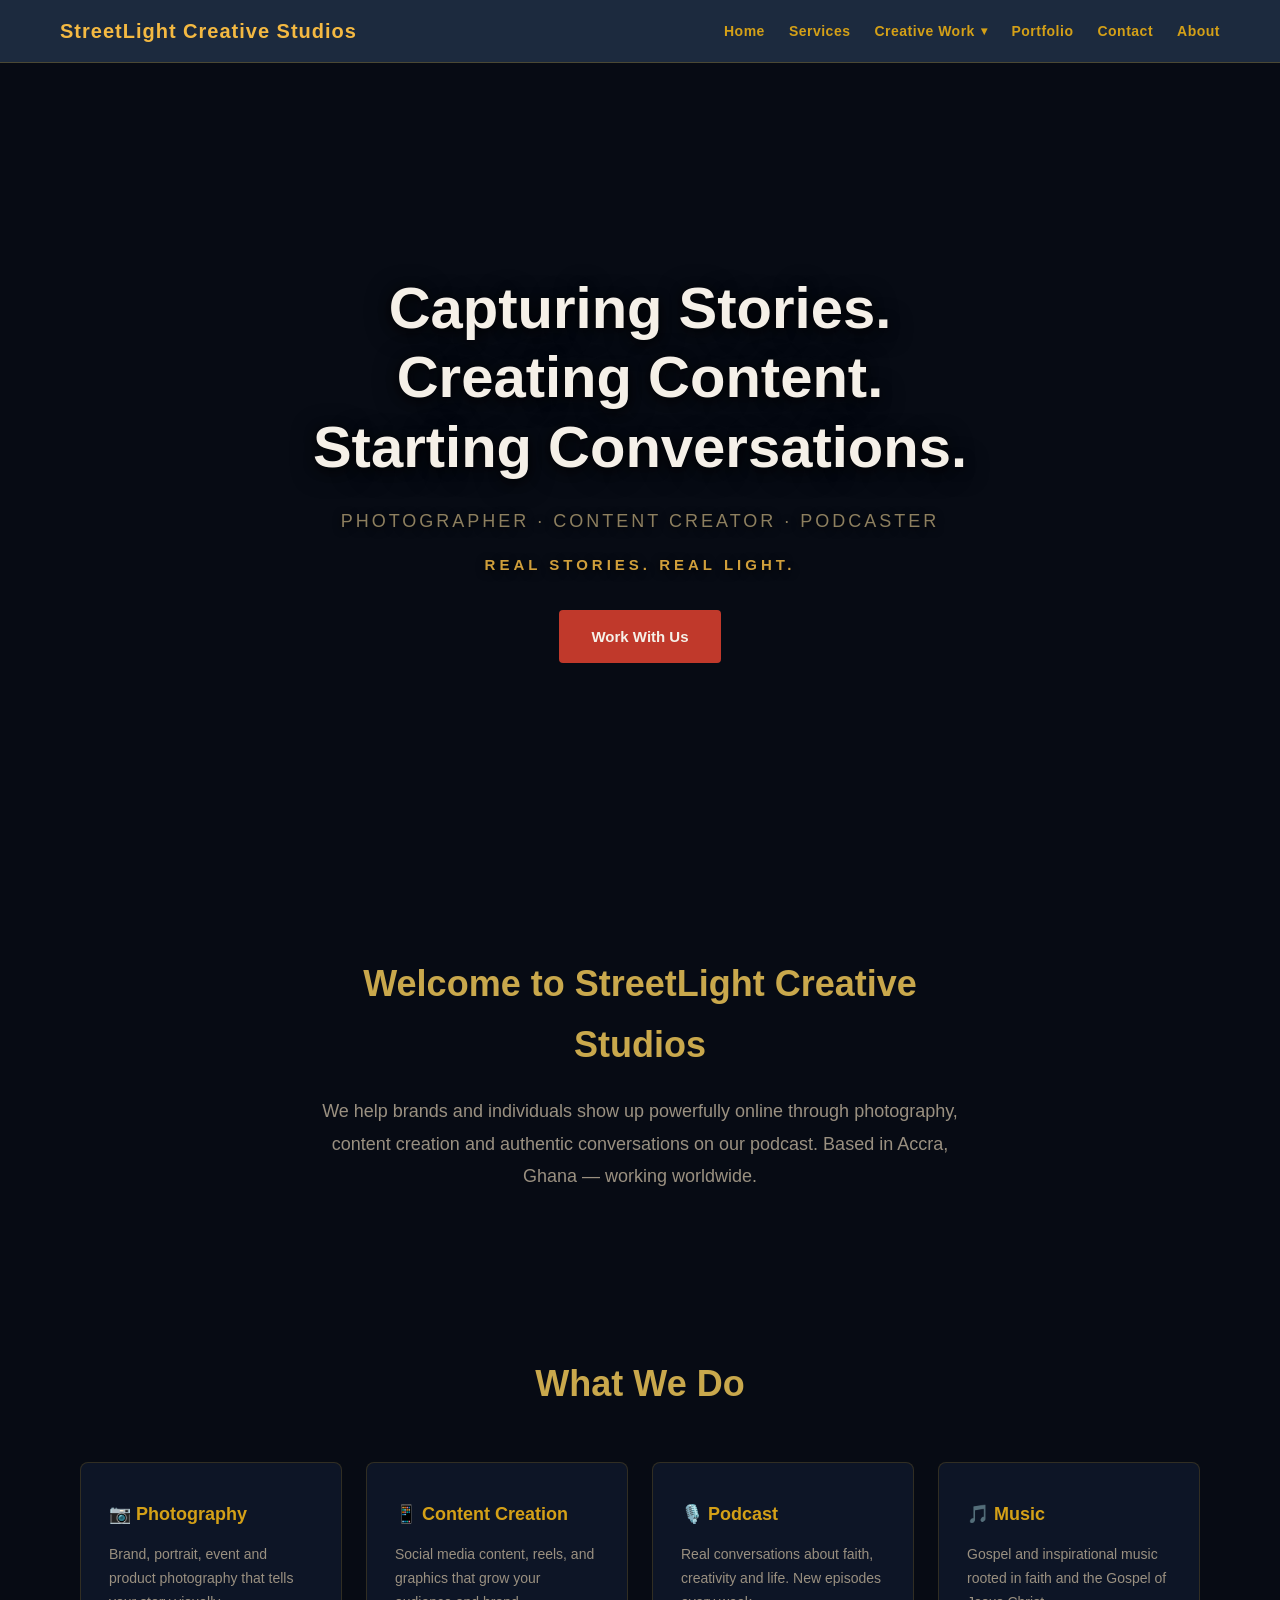
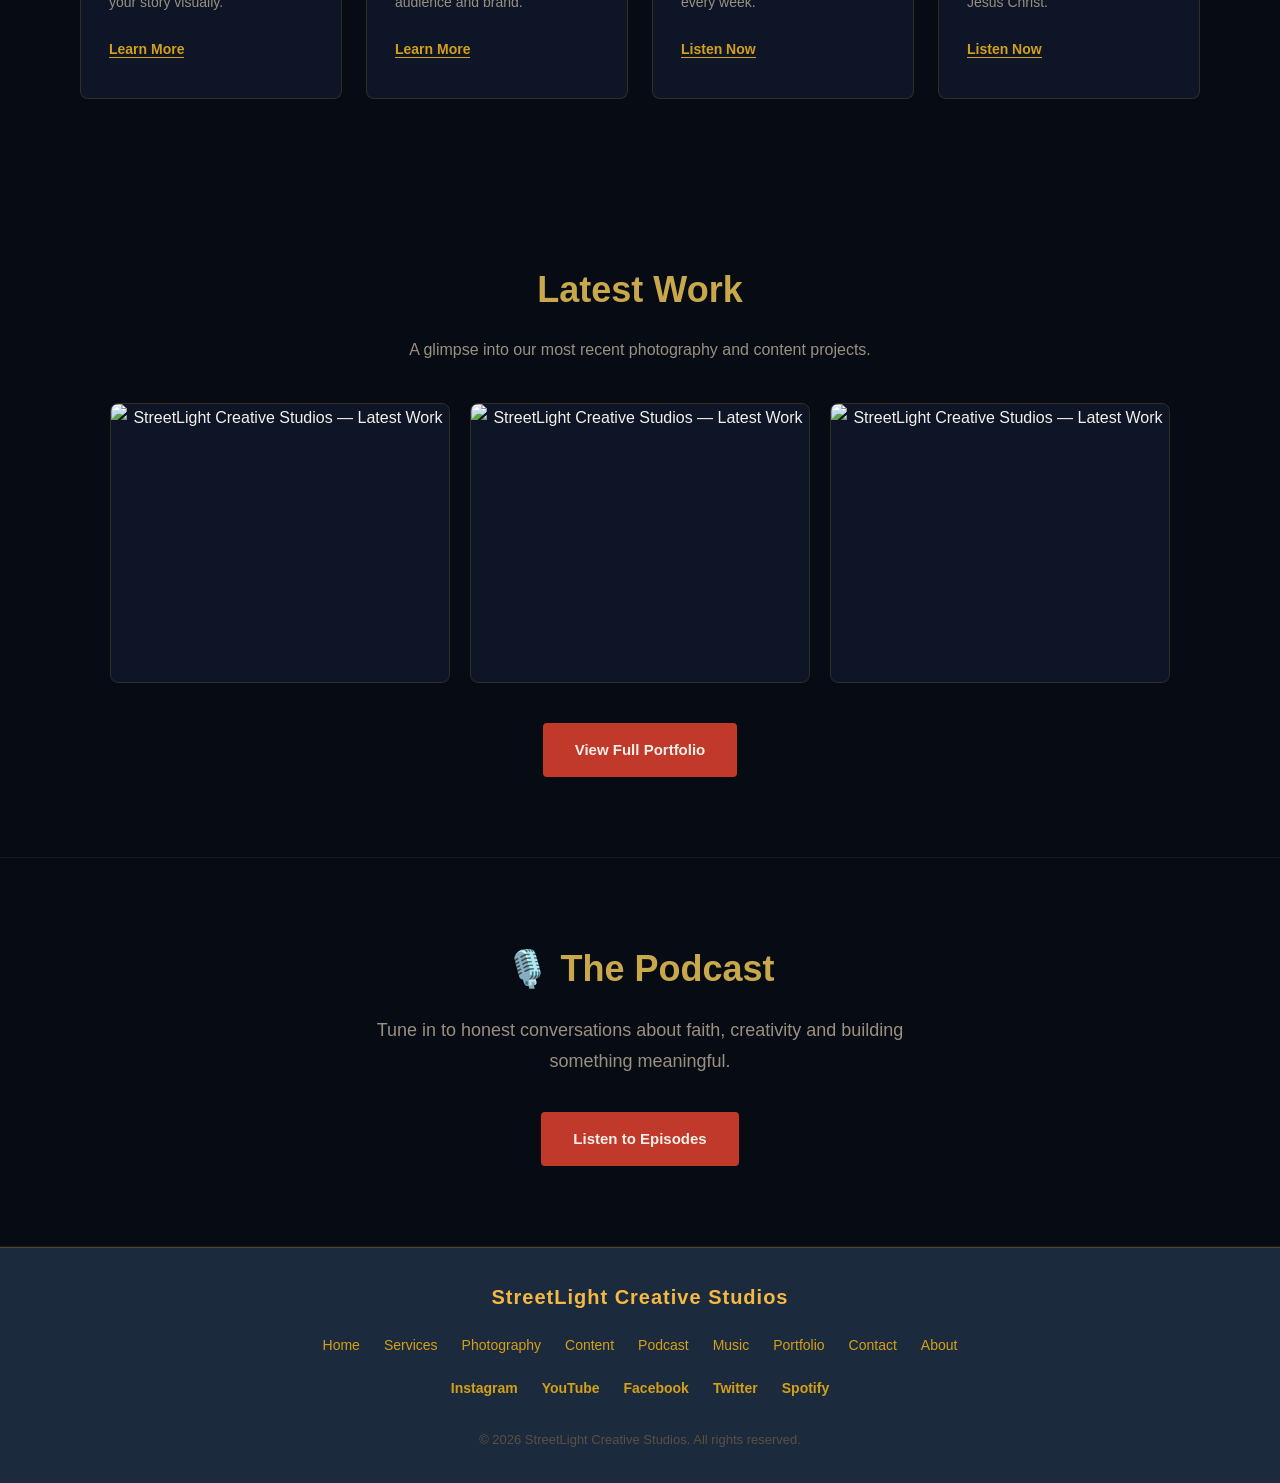
==== index.html @ d7579eda "Switch to text logo and fix footer size" ====
<!DOCTYPE html>
<html lang="en">

  <head>
    <meta charset="UTF-8">
    <meta name="viewport" content="width=device-width, initial-scale=1.0">
    <link rel="icon" type="image/x-icon" href="favicon.ico">

    <!-- PRIMARY SEO -->
    <title>StreetLight Creative Studios | Photographer · Content Creator · Podcaster — Accra, Ghana</title>
    <meta name="description" content="StreetLight Creative Studios is a professional photography, content creation and podcast studio based in Accra, Ghana. Helping brands and individuals show up powerfully online through stunning visuals and authentic storytelling.">
    <meta name="keywords" content="photographer Accra, content creator Ghana, podcaster Ghana, brand photography, social media content, StreetLight Creative Studios, Fiamusiq">
    <meta name="author" content="StreetLight Creative Studios">
    <meta name="robots" content="index, follow">
    <link rel="canonical" href="https://theperfecteyestudios-blip.github.io/my-website/index.html">

    <!-- OPEN GRAPH -->
    <meta property="og:type" content="website">
    <meta property="og:title" content="StreetLight Creative Studios | Photographer · Content Creator · Podcaster">
    <meta property="og:description" content="Professional photography, content creation and podcast services based in Accra, Ghana.">
    <meta property="og:image" content="https://theperfecteyestudios-blip.github.io/my-website/images/og-image.jpg">
    <meta property="og:url" content="https://theperfecteyestudios-blip.github.io/my-website/">
    <meta property="og:site_name" content="StreetLight Creative Studios">

    <!-- TWITTER CARD -->
    <meta name="twitter:card" content="summary_large_image">
    <meta name="twitter:title" content="StreetLight Creative Studios | Photographer · Content Creator · Podcaster">
    <meta name="twitter:description" content="Professional photography, content creation and podcast services based in Accra, Ghana.">
    <meta name="twitter:image" content="https://theperfecteyestudios-blip.github.io/my-website/images/og-image.jpg">

    <link rel="stylesheet" href="css/style.css">
  </head>

  <body>

    <!-- NAVBAR -->
    <nav class="navbar">
      <div class="nav-logo">
  <a href="index.html">StreetLight Creative Studios</a>
      </div>
      <ul class="nav-links">
        <li><a href="index.html">Home</a></li>
        <li><a href="services.html">Services</a></li>

        <!-- DROPDOWN -->
        <li class="dropdown">
          <button class="dropdown-toggle">Creative Work</button>
          <ul class="dropdown-menu">
            <li><a href="photography.html">Photography</a></li>
            <li><a href="content.html">Content</a></li>
            <li><a href="podcast.html">Podcast</a></li>
            <li><a href="music.html">Music</a></li>
          </ul>
        </li>

        <li><a href="portfolio.html">Portfolio</a></li>
        <li><a href="contact.html">Contact</a></li>
        <li><a href="about.html">About</a></li>
      </ul>
    </nav>

    <!-- HERO SECTION -->
    <section class="hero">
      <h1>Capturing Stories.<br>Creating Content.<br>Starting Conversations.</h1>
      <p class="hero-sub">Photographer · Content Creator · Podcaster</p>
      <p class="hero-tagline">Real Stories. Real Light.</p>
      <a href="contact.html" class="btn">Work With Us</a>
    </section>

    <!-- QUICK INTRO -->
    <section class="intro">
      <h2>Welcome to StreetLight Creative Studios</h2>
      <p>We help brands and individuals show up powerfully online through photography, content creation and authentic conversations on our podcast. Based in Accra, Ghana — working worldwide.</p>
    </section>

    <!-- SERVICES HIGHLIGHT -->
    <section class="services-highlight">
      <h2>What We Do</h2>
      <div class="cards">

        <div class="card">
          <h3>📷 Photography</h3>
          <p>Brand, portrait, event and product photography that tells your story visually.</p>
          <a href="photography.html">Learn More</a>
        </div>

        <div class="card">
          <h3>📱 Content Creation</h3>
          <p>Social media content, reels, and graphics that grow your audience and brand.</p>
          <a href="content.html">Learn More</a>
        </div>

        <div class="card">
          <h3>🎙️ Podcast</h3>
          <p>Real conversations about faith, creativity and life. New episodes every week.</p>
          <a href="podcast.html">Listen Now</a>
        </div>

        <div class="card">
          <h3>🎵 Music</h3>
          <p>Gospel and inspirational music rooted in faith and the Gospel of Jesus Christ.</p>
          <a href="music.html">Listen Now</a>
        </div>

      </div>
    </section>

    <!-- PORTFOLIO TEASER -->
    <section class="portfolio-teaser">
      <h2>Latest Work</h2>
      <p>A glimpse into our most recent photography and content projects.</p>
      <div class="photo-grid">
        <div class="photo-card">
          <img src="images/work-1.jpg" alt="StreetLight Creative Studios — Latest Work">
        </div>
        <div class="photo-card">
          <img src="images/work-2.jpg" alt="StreetLight Creative Studios — Latest Work">
        </div>
        <div class="photo-card">
          <img src="images/work-3.jpg" alt="StreetLight Creative Studios — Latest Work">
        </div>
      </div>
      <a href="portfolio.html" class="btn">View Full Portfolio</a>
    </section>

    <!-- PODCAST TEASER -->
    <section class="podcast-teaser">
      <h2>🎙️ The Podcast</h2>
      <p>Tune in to honest conversations about faith, creativity and building something meaningful.</p>
      <a href="podcast.html" class="btn">Listen to Episodes</a>
    </section>

    <!-- FOOTER -->
    <footer class="footer">
      <div class="footer-logo">
  StreetLight Creative Studios
     </div>
      <div class="footer-links">
        <a href="index.html">Home</a>
        <a href="services.html">Services</a>
        <a href="photography.html">Photography</a>
        <a href="content.html">Content</a>
        <a href="podcast.html">Podcast</a>
        <a href="music.html">Music</a>
        <a href="portfolio.html">Portfolio</a>
        <a href="contact.html">Contact</a>
        <a href="about.html">About</a>
      </div>
      <div class="social-links">
        <a href="#">Instagram</a>
        <a href="#">YouTube</a>
        <a href="#">Facebook</a>
        <a href="#">Twitter</a>
        <a href="#">Spotify</a>
      </div>
      <p>© 2026 StreetLight Creative Studios. All rights reserved.</p>
    </footer>

    <script src="js/script.js"></script>

  </body>

</html>
---- css/style.css ----
/* ================================
   GLOBAL RESET & BASE STYLES
================================ */

* {
  margin: 0;
  padding: 0;
  box-sizing: border-box;
}

html {
  scroll-behavior: smooth;
}

body {
  background-color: #070b14;
  color: #f5f0e8;
  font-family: 'Segoe UI', Tahoma, Geneva, Verdana, sans-serif;
  line-height: 1.7;
}

a {
  text-decoration: none;
  color: inherit;
}

ul {
  list-style: none;
}

img {
  max-width: 100%;
  display: block;
}


/* ================================
   BUTTONS
================================ */

.btn {
  display: inline-block;
  background-color: #c0392b;
  color: #f5f0e8;
  padding: 14px 32px;
  border-radius: 4px;
  font-weight: 700;
  font-size: 15px;
  border: none;
  cursor: pointer;
  transition: background-color 0.3s ease, transform 0.2s ease;
}

.btn:hover {
  background-color: #a93226;
  transform: translateY(-2px);
}

.btn-small {
  display: inline-block;
  color: #d4a017;
  font-weight: 600;
  font-size: 14px;
  border-bottom: 1px solid #d4a017;
  padding-bottom: 2px;
  transition: color 0.3s ease;
}

.btn-small:hover {
  color: #8b6914;
}


/* ================================
   NAVBAR
   — lighter background so logo
     with white bg is less jarring
     until transparent version ready
================================ */

.navbar {
  display: flex;
  justify-content: space-between;
  align-items: center;
  padding: 14px 60px;
  background-color: #1c2a3e;
  border-bottom: 1px solid rgba(212, 160, 23, 0.25);
  position: sticky;
  top: 0;
  z-index: 100;
}

.nav-logo {
  flex-shrink: 0;
}

.nav-logo a {
  display: flex;
  align-items: center;
  font-size: 20px;
  font-weight: 800;
  color: #f4b942;
  letter-spacing: 1px;
  white-space: nowrap;
}

.nav-logo img {
  height: 48px;
  width: auto;
  max-width: 200px;
  display: block;
  object-fit: contain;
}

.nav-links {
  display: flex;
  align-items: center;
  gap: 24px;
  margin-left: auto;
  list-style: none;
}

.nav-links > li > a {
  font-size: 14px;
  color: #d4a017;
  font-weight: 700;
  letter-spacing: 0.5px;
  transition: color 0.3s ease;
  white-space: nowrap;
}

.nav-links > li > a:hover {
  color: #f4b942;
}


/* ================================
   DROPDOWN MENU
================================ */

.dropdown {
  position: relative;
}

.dropdown-toggle {
  font-size: 14px;
  color: #d4a017;
  font-weight: 700;
  letter-spacing: 0.5px;
  cursor: pointer;
  transition: color 0.3s ease;
  display: flex;
  align-items: center;
  gap: 6px;
  background: none;
  border: none;
  padding: 0;
  font-family: inherit;
  white-space: nowrap;
}

.dropdown-toggle::after {
  content: '▾';
  font-size: 12px;
  transition: transform 0.3s ease;
}

.dropdown:hover .dropdown-toggle,
.dropdown.open .dropdown-toggle {
  color: #f4b942;
}

.dropdown.open .dropdown-toggle::after {
  transform: rotate(180deg);
}

.dropdown-menu {
  display: none;
  position: absolute;
  top: calc(100% + 16px);
  left: 0;
  background-color: #1c2a3e;
  border: 1px solid rgba(212, 160, 23, 0.25);
  border-radius: 6px;
  min-width: 200px;
  padding: 8px 0;
  z-index: 200;
  box-shadow: 0 8px 32px rgba(0, 0, 0, 0.5);
}

.dropdown.open .dropdown-menu {
  display: block;
}

.dropdown-menu li a {
  display: block;
  padding: 12px 20px;
  font-size: 14px;
  color: #d4a017;
  font-weight: 500;
  transition: background-color 0.2s ease, color 0.2s ease;
  border-bottom: 1px solid rgba(212, 160, 23, 0.08);
}

.dropdown-menu li:last-child a {
  border-bottom: none;
}

.dropdown-menu li a:hover {
  background-color: rgba(212, 160, 23, 0.10);
  color: #f4b942;
}


/* ================================
   PAGE HEADER (inner pages)
================================ */

.page-header {
  background-color: #070b14;
  text-align: center;
  padding: 80px 80px 60px;
  border-bottom: 1px solid rgba(212, 160, 23, 0.10);
}

.page-header h1 {
  font-size: 48px;
  font-weight: 800;
  margin-bottom: 16px;
  color: #f5f0e8;
}

.page-header p {
  font-size: 18px;
  color: #9a9080;
  max-width: 600px;
  margin: 0 auto;
}


/* ================================
   HERO SECTION
================================ */

.hero {
  min-height: 90vh;
  display: flex;
  flex-direction: column;
  justify-content: center;
  align-items: center;
  text-align: center;
  padding: 80px;
  background-color: #070b14;
  background-image:
    linear-gradient(
      rgba(7, 11, 20, 0.35),
      rgba(7, 11, 20, 0.35)
    ),
    url('../images/hero-bg.jpg');
  background-size: cover;
  background-position: center center;
  background-repeat: no-repeat;
}

.hero h1 {
  font-size: 58px;
  font-weight: 800;
  line-height: 1.2;
  margin-bottom: 24px;
  max-width: 800px;
  color: #f5f0e8;
  text-shadow: 0 2px 12px rgba(0, 0, 0, 0.8),
               0 4px 24px rgba(0, 0, 0, 0.6);
}

.hero-sub {
  font-size: 18px;
  color: #8d7f5f;
  letter-spacing: 3px;
  margin-bottom: 16px;
  text-transform: uppercase;
  text-shadow: 0 2px 8px rgba(0, 0, 0, 0.9);
}

.hero-tagline {
  font-size: 15px;
  color: #f4b942;
  letter-spacing: 4px;
  text-transform: uppercase;
  margin-bottom: 32px;
  font-weight: 600;
  opacity: 0.85;
  text-shadow: 0 2px 8px rgba(0, 0, 0, 0.9);
}

/* ================================
   INTRO SECTION
================================ */

.intro {
  text-align: center;
  padding: 80px;
  max-width: 800px;
  margin: 0 auto;
}

.intro h2 {
  font-size: 36px;
  font-weight: 700;
  margin-bottom: 20px;
  color: #c9a84c;
}

.intro p {
  font-size: 18px;
  color: #9a9080;
  line-height: 1.8;
}


/* ================================
   SERVICES HIGHLIGHT
================================ */

.services-highlight {
  padding: 80px;
  background-color: #070b14;
}

.services-highlight h2 {
  font-size: 36px;
  font-weight: 700;
  text-align: center;
  margin-bottom: 48px;
  color: #c9a84c;
}

.cards {
  display: flex;
  gap: 24px;
  justify-content: center;
  flex-wrap: wrap;
}

.card {
  background-color: #0d1526;
  border: 1px solid rgba(212, 160, 23, 0.18);
  border-radius: 8px;
  padding: 36px 28px;
  flex: 1;
  min-width: 220px;
  max-width: 280px;
  transition: border-color 0.3s ease,
              background-color 0.3s ease,
              transform 0.3s ease;
}

.card:hover {
  border-color: rgba(212, 160, 23, 0.45);
  background-color: #111d35;
  transform: translateY(-4px);
}

.card h3 {
  font-size: 18px;
  font-weight: 700;
  margin-bottom: 14px;
  color: #d4a017;
}

.card p {
  color: #9a9080;
  font-size: 14px;
  margin-bottom: 20px;
  line-height: 1.7;
}

.card a {
  color: #d4a017;
  font-weight: 600;
  font-size: 14px;
  border-bottom: 1px solid #d4a017;
  transition: color 0.3s ease;
}

.card a:hover {
  color: #8b6914;
}


/* ================================
   PORTFOLIO TEASER (Homepage)
================================ */

.portfolio-teaser {
  padding: 80px;
  text-align: center;
  background-color: #070b14;
}

.portfolio-teaser h2 {
  font-size: 36px;
  font-weight: 700;
  margin-bottom: 16px;
  color: #c9a84c;
}

.portfolio-teaser p {
  color: #9a9080;
  margin-bottom: 40px;
}


/* ================================
   PHOTO GRID & PHOTO CARDS
================================ */

.photo-grid {
  display: flex;
  gap: 20px;
  justify-content: center;
  flex-wrap: wrap;
  margin-bottom: 40px;
}

.photo-card {
  flex: 1;
  min-width: 240px;
  max-width: 340px;
  overflow: hidden;
  border-radius: 8px;
  background-color: #0d1526;
  text-align: center;
}

.photo-card img {
  width: 100%;
  height: 280px;
  object-fit: cover;
  object-position: center 20%;
  border-radius: 8px;
  display: block;
  border: 1px solid rgba(212, 160, 23, 0.18);
  transition: transform 0.4s ease,
              opacity 0.3s ease,
              border-color 0.3s ease;
}

.photo-card img:hover {
  transform: scale(1.04);
  opacity: 0.88;
  border-color: rgba(212, 160, 23, 0.50);
  cursor: pointer;
}

.photo-card p {
  font-size: 13px;
  color: #9a9080;
  margin-top: 10px;
  margin-bottom: 0;
  padding: 0 8px 12px;
}

.photo-placeholder {
  background-color: #0d1526;
  border: 1px solid rgba(212, 160, 23, 0.18);
  border-radius: 8px;
  width: 100%;
  height: 280px;
  display: flex;
  align-items: center;
  justify-content: center;
  color: #5a5040;
  font-size: 14px;
}


/* ================================
   PODCAST TEASER (Homepage)
================================ */

.podcast-teaser {
  background-color: #070b14;
  text-align: center;
  padding: 80px;
  border-top: 1px solid rgba(212, 160, 23, 0.10);
  border-bottom: 1px solid rgba(212, 160, 23, 0.10);
}

.podcast-teaser h2 {
  font-size: 36px;
  font-weight: 700;
  margin-bottom: 16px;
  color: #c9a84c;
}

.podcast-teaser p {
  color: #9a9080;
  font-size: 18px;
  margin-bottom: 36px;
  max-width: 600px;
  margin-left: auto;
  margin-right: auto;
}


/* ================================
   SERVICES PAGE
================================ */

.service-block {
  display: flex;
  gap: 48px;
  align-items: flex-start;
  padding: 64px 80px;
  border-bottom: 1px solid rgba(212, 160, 23, 0.10);
  background-color: #070b14;
}

.service-icon {
  font-size: 64px;
  min-width: 80px;
}

.service-content h2 {
  font-size: 32px;
  font-weight: 700;
  margin-bottom: 16px;
  color: #c9a84c;
}

.service-content p {
  color: #9a9080;
  font-size: 16px;
  margin-bottom: 24px;
  max-width: 600px;
  line-height: 1.8;
}

.service-content h3 {
  font-size: 16px;
  font-weight: 700;
  color: #8b6914;
  margin-bottom: 12px;
  text-transform: uppercase;
  letter-spacing: 1px;
}

.service-content ul {
  list-style: none;
  margin-bottom: 32px;
}

.service-content ul li {
  color: #9a9080;
  padding: 8px 0;
  border-bottom: 1px solid rgba(212, 160, 23, 0.10);
  font-size: 15px;
}

.service-content ul li::before {
  content: "→ ";
  color: #d4a017;
}


/* ================================
   PORTFOLIO PAGE
================================ */

.portfolio-filter {
  display: flex;
  justify-content: center;
  gap: 16px;
  padding: 40px 80px;
  background-color: #070b14;
  border-bottom: 1px solid rgba(212, 160, 23, 0.10);
  flex-wrap: wrap;
}

.filter-btn {
  background: none;
  border: 1px solid rgba(212, 160, 23, 0.18);
  color: #9a9080;
  padding: 10px 24px;
  border-radius: 4px;
  cursor: pointer;
  font-size: 14px;
  font-weight: 500;
  transition: all 0.3s ease;
}

.filter-btn:hover,
.filter-btn.active {
  border-color: rgba(212, 160, 23, 0.45);
  color: #d4a017;
  background-color: rgba(212, 160, 23, 0.08);
}

.portfolio-section {
  padding: 64px 80px;
  border-bottom: 1px solid rgba(212, 160, 23, 0.10);
  background-color: #070b14;
}

.portfolio-section h2 {
  font-size: 28px;
  font-weight: 700;
  margin-bottom: 12px;
  color: #c9a84c;
}

.portfolio-section > p {
  color: #9a9080;
  margin-bottom: 36px;
}

.content-grid,
.video-grid {
  display: flex;
  gap: 28px;
  flex-wrap: wrap;
}

.content-card,
.video-card {
  flex: 1;
  min-width: 240px;
  background-color: #0d1526;
  border: 1px solid rgba(212, 160, 23, 0.18);
  border-radius: 8px;
  padding: 24px;
  transition: border-color 0.3s ease, background-color 0.3s ease;
}

.content-card:hover,
.video-card:hover {
  border-color: rgba(212, 160, 23, 0.45);
  background-color: #111d35;
}

.content-card img,
.video-card img {
  width: 100%;
  height: 200px;
  object-fit: cover;
  object-position: center;
  border-radius: 6px;
  display: block;
  cursor: pointer;
  transition: transform 0.4s ease, opacity 0.4s ease;
}

.content-card img:hover,
.video-card img:hover {
  transform: scale(1.03);
  opacity: 0.85;
}

.content-card h3,
.video-card h3 {
  font-size: 18px;
  font-weight: 700;
  margin: 16px 0 8px;
  color: #d4a017;
}

.content-card p,
.video-card p {
  color: #9a9080;
  font-size: 14px;
}


/* ================================
   PODCAST PAGE
================================ */

.podcast-header {
  display: flex;
  align-items: center;
  gap: 48px;
  text-align: left;
  padding: 80px;
  background-color: #070b14;
}

.podcast-cover {
  background-color: #0d1526;
  border: 1px solid rgba(212, 160, 23, 0.18);
  border-radius: 12px;
  width: 200px;
  height: 200px;
  min-width: 200px;
  display: flex;
  align-items: center;
  justify-content: center;
  color: #5a5040;
  font-size: 13px;
  overflow: hidden;
}

.podcast-cover img {
  width: 100%;
  height: 100%;
  object-fit: cover;
  border-radius: 12px;
  display: block;
}

.podcast-header-text h1 {
  font-size: 42px;
  font-weight: 800;
  margin-bottom: 12px;
  color: #f5f0e8;
}

.podcast-meta {
  color: #8b6914;
  font-size: 14px;
  margin-bottom: 28px;
}

.about-show {
  padding: 64px 80px;
  border-bottom: 1px solid rgba(212, 160, 23, 0.10);
  background-color: #070b14;
}

.about-show h2 {
  font-size: 28px;
  font-weight: 700;
  margin-bottom: 20px;
  color: #c9a84c;
}

.about-show p {
  color: #9a9080;
  font-size: 16px;
  line-height: 1.8;
  margin-bottom: 16px;
  max-width: 800px;
}

.episodes-section {
  padding: 64px 80px;
  border-bottom: 1px solid rgba(212, 160, 23, 0.10);
  background-color: #070b14;
}

.episodes-section h2 {
  font-size: 28px;
  font-weight: 700;
  margin-bottom: 36px;
  color: #c9a84c;
}

.episode-card {
  display: flex;
  gap: 32px;
  align-items: flex-start;
  padding: 32px 0;
  border-bottom: 1px solid rgba(212, 160, 23, 0.10);
}

.episode-number {
  font-size: 13px;
  font-weight: 700;
  color: #d4a017;
  letter-spacing: 2px;
  min-width: 48px;
  padding-top: 4px;
}

.episode-info h3 {
  font-size: 20px;
  font-weight: 700;
  margin-bottom: 10px;
  color: #f5f0e8;
}

.episode-info p {
  color: #9a9080;
  font-size: 15px;
  margin-bottom: 16px;
  max-width: 600px;
}

.episode-meta {
  display: flex;
  gap: 24px;
  margin-bottom: 16px;
  flex-wrap: wrap;
}

.episode-meta span {
  font-size: 13px;
  color: #9a9080;
}

.listen-section {
  padding: 64px 80px;
  text-align: center;
  border-bottom: 1px solid rgba(212, 160, 23, 0.10);
  background-color: #070b14;
}

.listen-section h2 {
  font-size: 28px;
  font-weight: 700;
  margin-bottom: 12px;
  color: #c9a84c;
}

.listen-section p {
  color: #9a9080;
  margin-bottom: 36px;
}

.platform-links {
  display: flex;
  justify-content: center;
  gap: 16px;
  flex-wrap: wrap;
}

.platform-btn {
  display: inline-block;
  border: 1px solid rgba(212, 160, 23, 0.18);
  color: #f5f0e8;
  padding: 12px 24px;
  border-radius: 4px;
  font-size: 14px;
  font-weight: 600;
  transition: all 0.3s ease;
}

.platform-btn:hover {
  border-color: rgba(212, 160, 23, 0.45);
  color: #d4a017;
  background-color: rgba(212, 160, 23, 0.08);
}

.guest-cta {
  text-align: center;
  padding: 80px;
  background-color: #070b14;
}

.guest-cta h2 {
  font-size: 32px;
  font-weight: 700;
  margin-bottom: 16px;
  color: #c9a84c;
}

.guest-cta p {
  color: #9a9080;
  font-size: 17px;
  max-width: 600px;
  margin: 0 auto 36px;
}


/* ================================
   ABOUT PAGE
================================ */

.about-story {
  display: flex;
  gap: 64px;
  align-items: flex-start;
  padding: 80px;
  border-bottom: 1px solid rgba(212, 160, 23, 0.10);
  background-color: #070b14;
}

.about-image {
  background-color: #0d1526;
  border: 1px solid rgba(212, 160, 23, 0.18);
  border-radius: 12px;
  width: 320px;
  min-width: 320px;
  height: 400px;
  display: flex;
  align-items: center;
  justify-content: center;
  color: #5a5040;
  font-size: 14px;
  overflow: hidden;
}

.about-image img {
  width: 100%;
  height: 100%;
  object-fit: cover;
  object-position: center top;
  border-radius: 12px;
  display: block;
}

.about-text h2 {
  font-size: 36px;
  font-weight: 700;
  margin-bottom: 24px;
  color: #c9a84c;
}

.about-text p {
  color: #9a9080;
  font-size: 16px;
  line-height: 1.8;
  margin-bottom: 20px;
}

.about-skills {
  padding: 80px;
  background-color: #0a0f1e;
  border-bottom: 1px solid rgba(212, 160, 23, 0.10);
}

.about-skills h2 {
  font-size: 32px;
  font-weight: 700;
  text-align: center;
  margin-bottom: 48px;
  color: #c9a84c;
}

.skills-grid {
  display: flex;
  gap: 24px;
  justify-content: center;
  flex-wrap: wrap;
}

.skill-card {
  background-color: #0d1526;
  border: 1px solid rgba(212, 160, 23, 0.18);
  border-radius: 8px;
  padding: 36px 28px;
  flex: 1;
  min-width: 220px;
  max-width: 280px;
  text-align: center;
  transition: border-color 0.3s ease, background-color 0.3s ease;
}

.skill-card:hover {
  border-color: rgba(212, 160, 23, 0.45);
  background-color: #111d35;
}

.skill-icon {
  font-size: 48px;
  margin-bottom: 20px;
}

.skill-card h3 {
  font-size: 18px;
  font-weight: 700;
  margin-bottom: 12px;
  color: #a07830;
}

.skill-card p {
  color: #9a9080;
  font-size: 14px;
  line-height: 1.7;
}

.about-values {
  padding: 80px;
  border-bottom: 1px solid rgba(212, 160, 23, 0.10);
  background-color: #070b14;
}

.about-values h2 {
  font-size: 32px;
  font-weight: 700;
  text-align: center;
  margin-bottom: 48px;
  color: #c9a84c;
}

.values-grid {
  display: flex;
  gap: 24px;
  justify-content: center;
  flex-wrap: wrap;
}

.value-card {
  background-color: #0d1526;
  border: 1px solid rgba(212, 160, 23, 0.18);
  border-radius: 8px;
  padding: 32px 24px;
  flex: 1;
  min-width: 200px;
  max-width: 260px;
  transition: border-color 0.3s ease, background-color 0.3s ease;
}

.value-card:hover {
  border-color: rgba(212, 160, 23, 0.45);
  background-color: #111d35;
}

.value-card h3 {
  font-size: 17px;
  font-weight: 700;
  margin-bottom: 12px;
  color: #d4a017;
}

.value-card p {
  color: #9a9080;
  font-size: 14px;
  line-height: 1.7;
}

.fun-facts {
  padding: 80px;
  background-color: #0a0f1e;
  border-bottom: 1px solid rgba(212, 160, 23, 0.10);
}

.fun-facts h2 {
  font-size: 32px;
  font-weight: 700;
  margin-bottom: 36px;
  text-align: center;
  color: #c9a84c;
}

.facts-list {
  list-style: none;
  max-width: 600px;
  margin: 0 auto;
}

.facts-list li {
  padding: 16px 0;
  border-bottom: 1px solid rgba(212, 160, 23, 0.10);
  font-size: 16px;
  color: #9a9080;
}


/* ================================
   CONTACT PAGE
================================ */

.contact-wrapper {
  display: flex;
  gap: 64px;
  padding: 80px;
  border-bottom: 1px solid rgba(212, 160, 23, 0.10);
  align-items: flex-start;
  background-color: #070b14;
}

.contact-form {
  flex: 1.5;
}

.contact-form h2 {
  font-size: 28px;
  font-weight: 700;
  margin-bottom: 36px;
  color: #c9a84c;
}

.form-group {
  margin-bottom: 24px;
}

.form-group label {
  display: block;
  font-size: 14px;
  font-weight: 600;
  color: #8b6914;
  margin-bottom: 8px;
  text-transform: uppercase;
  letter-spacing: 0.5px;
}

.form-group input,
.form-group select,
.form-group textarea {
  width: 100%;
  background-color: #0d1526;
  border: 1px solid rgba(212, 160, 23, 0.18);
  color: #f5f0e8;
  padding: 14px 16px;
  border-radius: 4px;
  font-size: 15px;
  font-family: inherit;
  transition: border-color 0.3s ease;
  outline: none;
}

.form-group input:focus,
.form-group select:focus,
.form-group textarea:focus {
  border-color: rgba(212, 160, 23, 0.45);
}

.form-group select option {
  background-color: #0d1526;
  color: #f5f0e8;
}

.form-group input::placeholder,
.form-group textarea::placeholder {
  color: #5a5040;
}

.contact-details {
  flex: 1;
}

.contact-details h2 {
  font-size: 28px;
  font-weight: 700;
  margin-bottom: 36px;
  color: #c9a84c;
}

.contact-item {
  display: flex;
  gap: 20px;
  align-items: flex-start;
  margin-bottom: 32px;
}

.contact-icon {
  font-size: 28px;
  min-width: 36px;
}

.contact-item h3 {
  font-size: 16px;
  font-weight: 700;
  margin-bottom: 6px;
  color: #a07830;
}

.contact-item p {
  color: #9a9080;
  font-size: 15px;
}

.availability {
  display: flex;
  align-items: center;
  gap: 12px;
  background-color: #0d1526;
  border: 1px solid rgba(212, 160, 23, 0.18);
  border-radius: 4px;
  padding: 16px 20px;
  margin-top: 16px;
}

.availability-dot {
  width: 10px;
  height: 10px;
  background-color: #22c55e;
  border-radius: 50%;
  animation: pulse 2s infinite;
  flex-shrink: 0;
}

@keyframes pulse {
  0%   { opacity: 1; transform: scale(1);   }
  50%  { opacity: 0.5; transform: scale(1.3); }
  100% { opacity: 1; transform: scale(1);   }
}

.availability p {
  font-size: 14px;
  color: #22c55e;
  font-weight: 600;
}

.faq-section {
  padding: 80px;
  background-color: #070b14;
}

.faq-section h2 {
  font-size: 32px;
  font-weight: 700;
  margin-bottom: 40px;
  text-align: center;
  color: #c9a84c;
}

.faq-item {
  border-bottom: 1px solid rgba(212, 160, 23, 0.10);
  padding: 28px 0;
  max-width: 800px;
  margin: 0 auto;
}

.faq-item h3 {
  font-size: 18px;
  font-weight: 700;
  margin-bottom: 12px;
  color: #f5f0e8;
}

.faq-item p {
  color: #9a9080;
  font-size: 15px;
  line-height: 1.8;
}


/* ================================
   CTA SECTION (shared)
================================ */

.cta-section {
  text-align: center;
  padding: 100px 80px;
  background-color: #0a0f1e;
  border-top: 1px solid rgba(212, 160, 23, 0.10);
}

.cta-section h2 {
  font-size: 40px;
  font-weight: 800;
  margin-bottom: 16px;
  color: #f5f0e8;
}

.cta-section p {
  color: #9a9080;
  font-size: 18px;
  margin-bottom: 40px;
  max-width: 600px;
  margin-left: auto;
  margin-right: auto;
}


/* ================================
   FOOTER
   — lighter background to match
     navbar so logo is visible
================================ */

.footer {
  background-color: #1c2a3e;
  border-top: 1px solid rgba(212, 160, 23, 0.25);
  text-align: center;
  padding: 32px 80px;
}

.footer-logo {
  font-size: 20px;
  font-weight: 800;
  color: #f4b942;
  letter-spacing: 1px;
  margin-bottom: 20px;
}

.footer-logo img {
  height: 70px;
  width: auto;
  max-width: 260px;
  display: block;
  margin: 0 auto 28px;
  object-fit: contain;
}

.footer-links {
  display: flex;
  justify-content: center;
  gap: 24px;
  margin-bottom: 20px;
  flex-wrap: wrap;
}

.footer-links a {
  font-size: 14px;
  color: #d4a017;
  transition: color 0.3s ease;
}

.footer-links a:hover {
  color: #f4b942;
}

.social-links {
  display: flex;
  justify-content: center;
  gap: 24px;
  margin-bottom: 28px;
  flex-wrap: wrap;
}

.social-links a {
  font-size: 14px;
  color: #d4a017;
  font-weight: 600;
  transition: color 0.3s ease;
}

.social-links a:hover {
  color: #f4b942;
}

.footer p:last-child {
  font-size: 13px;
  color: #5a5040;
}


/* ================================
   MOBILE MENU
================================ */

.hamburger {
  display: none;
  background: none;
  border: 1px solid rgba(212, 160, 23, 0.35);
  color: #f5f0e8;
  font-size: 22px;
  padding: 8px 14px;
  cursor: pointer;
  border-radius: 4px;
  transition: border-color 0.3s ease;
  flex-shrink: 0;
}

.hamburger:hover {
  border-color: rgba(212, 160, 23, 0.70);
  color: #f4b942;
}

.active-link {
  color: #f4b942 !important;
}

@media (max-width: 968px) {

  .hamburger {
    display: block;
  }

  .navbar {
    padding: 12px 12px;
    position: relative;
  }

  .nav-logo img {
  height: 72px;        /* bigger, more visible */
  max-width: 220px;    /* keeps it from stretching too far */
}

  .nav-links {
    display: none;
    flex-direction: column;
    align-items: flex-start;
    position: absolute;
    top: 72px;
    left: 0;
    width: 100%;
    background-color: #1c2a3e;
    border-bottom: 1px solid rgba(212, 160, 23, 0.25);
    padding: 20px 32px;
    gap: 4px;
    z-index: 99;
    margin-left: 0;
  }

  .nav-links.nav-open {
    display: flex;
  }

  .nav-links > li > a,
  .dropdown-toggle {
    padding: 10px 0;
    font-size: 15px;
    display: block;
    width: 100%;
  }

  .dropdown-menu {
    position: static;
    box-shadow: none;
    border: none;
    border-left: 2px solid rgba(212, 160, 23, 0.25);
    padding: 4px 0 4px 16px;
    margin-top: 4px;
    background-color: transparent;
    display: none;
  }

  .dropdown.open .dropdown-menu {
    display: block;
  }

  .dropdown-menu li a {
    padding: 8px 0;
    border-bottom: none;
    font-size: 14px;
  }

  .hero h1       { font-size: 36px; }
  .hero          { padding: 60px 32px; }
  .cards         { flex-direction: column; align-items: center; }

  .service-block,
  .about-story,
  .contact-wrapper,
  .podcast-header {
    flex-direction: column;
    padding: 48px 32px;
  }

  .about-image {
    width: 100%;
    min-width: unset;
    height: 320px;
  }

  .skills-grid,
  .values-grid     { flex-direction: column; align-items: center; }
  .content-grid,
  .video-grid      { flex-direction: column; }
  .platform-links  { flex-direction: column; align-items: center; }
  .photo-grid      { flex-direction: column; align-items: center; }
  .page-header     { padding: 60px 32px; }

  .photo-card {
    width: 100%;
    max-width: 100%;
  }

  .portfolio-filter,
  .portfolio-section,
  .episodes-section,
  .listen-section,
  .about-skills,
  .about-values,
  .fun-facts,
  .faq-section,
  .intro,
  .podcast-teaser,
  .portfolio-teaser,
  .guest-cta,
  .cta-section,
  .services-highlight,
  .footer          { padding: 48px 32px; }

}


/* ================================
   BACK TO TOP BUTTON
================================ */

.back-to-top {
  position: fixed;
  bottom: 36px;
  right: 36px;
  width: 44px;
  height: 44px;
  background-color: #c0392b;
  color: #f5f0e8;
  border: none;
  border-radius: 4px;
  font-size: 20px;
  font-weight: 700;
  cursor: pointer;
  opacity: 0;
  visibility: hidden;
  transition: opacity 0.3s ease,
              background-color 0.3s ease,
              transform 0.2s ease;
  z-index: 999;
}

.back-to-top:hover {
  background-color: #a93226;
  transform: translateY(-3px);
}


/* ================================
   WHATSAPP FLOATING BUTTON
================================ */

.whatsapp-btn {
  position: fixed;
  bottom: 92px;
  right: 36px;
  width: 52px;
  height: 52px;
  background-color: #25d366;
  border-radius: 50%;
  display: flex;
  align-items: center;
  justify-content: center;
  z-index: 999;
  box-shadow: 0 4px 16px rgba(37, 211, 102, 0.35);
  opacity: 0;
  visibility: hidden;
  transition: opacity 0.3s ease,
              visibility 0.3s ease,
              transform 0.2s ease,
              box-shadow 0.2s ease;
}

.whatsapp-btn:hover {
  transform: translateY(-3px) scale(1.05);
  box-shadow: 0 6px 24px rgba(37, 211, 102, 0.5);
}

.whatsapp-btn svg {
  fill: #ffffff;
}


/* ================================
   NOTIFICATION BOX
================================ */

.notification-box {
  padding: 16px 20px;
  border-radius: 4px;
  margin-bottom: 20px;
  font-size: 15px;
  font-weight: 500;
  opacity: 0;
  transition: opacity 0.4s ease;
}

.notification-success {
  background-color: rgba(34, 197, 94, 0.12);
  border: 1px solid #22c55e;
  color: #22c55e;
}

.notification-error {
  background-color: rgba(192, 57, 43, 0.12);
  border: 1px solid #c0392b;
  color: #c0392b;
}


/* ================================
   LIGHTBOX — PHOTO & VIDEO VIEWER
================================ */

.lightbox-overlay {
  position: fixed;
  top: 0;
  left: 0;
  width: 100%;
  height: 100%;
  background: rgba(0, 0, 0, 0.95);
  z-index: 9999;
  display: flex;
  align-items: center;
  justify-content: center;
  opacity: 0;
  visibility: hidden;
  transition: opacity 0.3s ease, visibility 0.3s ease;
}

.lightbox-overlay.active {
  opacity: 1;
  visibility: visible;
}

.lightbox-content {
  position: relative;
  max-width: 90vw;
  max-height: 90vh;
  display: flex;
  align-items: center;
  justify-content: center;
}

.lightbox-content img {
  max-width: 90vw;
  max-height: 85vh;
  width: auto;
  height: auto;
  border-radius: 8px;
  object-fit: contain;
  box-shadow: 0 20px 60px rgba(0, 0, 0, 0.8);
}

.lightbox-content video {
  max-width: 90vw;
  max-height: 85vh;
  width: auto;
  height: auto;
  border-radius: 8px;
  box-shadow: 0 20px 60px rgba(0, 0, 0, 0.8);
}

.lightbox-content iframe {
  width: 80vw;
  height: 45vw;
  max-height: 80vh;
  border-radius: 8px;
  border: none;
  box-shadow: 0 20px 60px rgba(0, 0, 0, 0.8);
}

.lightbox-close {
  position: fixed;
  top: 24px;
  right: 32px;
  font-size: 36px;
  color: #f5f0e8;
  cursor: pointer;
  background: none;
  border: none;
  line-height: 1;
  transition: color 0.2s ease, transform 0.2s ease;
  z-index: 10000;
}

.lightbox-close:hover {
  color: #f4b942;
  transform: scale(1.2);
}

.lightbox-caption {
  position: fixed;
  bottom: 24px;
  left: 50%;
  transform: translateX(-50%);
  font-size: 14px;
  color: #9a9080;
  text-align: center;
  letter-spacing: 0.5px;
}

.lightbox-nav {
  position: fixed;
  top: 50%;
  transform: translateY(-50%);
  background: rgba(26, 37, 64, 0.85);
  border: 1px solid rgba(212, 160, 23, 0.35);
  color: #f5f0e8;
  font-size: 24px;
  width: 48px;
  height: 48px;
  border-radius: 50%;
  cursor: pointer;
  display: flex;
  align-items: center;
  justify-content: center;
  transition: background 0.2s ease,
              border-color 0.2s ease,
              color 0.2s ease;
  z-index: 10000;
}

.lightbox-nav:hover {
  background: rgba(212, 160, 23, 0.15);
  border-color: rgba(212, 160, 23, 0.60);
  color: #f4b942;
}

.lightbox-prev { left: 20px; }
.lightbox-next { right: 20px; }


/* ================================
   PREMIUM PLACEHOLDERS
================================ */

.content-placeholder {
  background: linear-gradient(
    135deg,
    #0d1526 0%,
    #111d35 50%,
    #0d1526 100%
  );
  border: 1px dashed rgba(212, 160, 23, 0.30);
  border-radius: 8px;
  height: 200px;
  display: flex;
  flex-direction: column;
  align-items: center;
  justify-content: center;
  gap: 10px;
  color: #8b6914;
  font-size: 13px;
  letter-spacing: 1px;
  text-transform: uppercase;
  font-weight: 600;
  transition: border-color 0.3s ease, background 0.3s ease;
  cursor: default;
}

.content-placeholder:hover {
  border-color: rgba(212, 160, 23, 0.50);
  background: linear-gradient(
    135deg,
    #111d35 0%,
    #162040 50%,
    #111d35 100%
  );
}

.content-placeholder .placeholder-icon {
  font-size: 32px;
  opacity: 0.6;
}

.content-placeholder .placeholder-text {
  font-size: 11px;
  color: #5a5040;
  letter-spacing: 0.5px;
  text-transform: none;
}

.about-image .content-placeholder {
  height: 100%;
  border-radius: 12px;
}

.video-placeholder {
  background: linear-gradient(
    135deg,
    #0d1526 0%,
    #111d35 50%,
    #0d1526 100%
  );
  border: 1px dashed rgba(212, 160, 23, 0.30);
  border-radius: 8px;
  height: 180px;
  display: flex;
  flex-direction: column;
  align-items: center;
  justify-content: center;
  gap: 10px;
  color: #8b6914;
  font-size: 13px;
  letter-spacing: 1px;
  text-transform: uppercase;
  font-weight: 600;
  cursor: pointer;
  transition: border-color 0.3s ease, background 0.3s ease;
}

.video-placeholder:hover {
  border-color: rgba(212, 160, 23, 0.55);
  background: linear-gradient(
    135deg,
    #111d35 0%,
    #162040 50%,
    #111d35 100%
  );
}

.video-placeholder .placeholder-icon {
  font-size: 36px;
  opacity: 0.7;
}

.video-placeholder .placeholder-text {
  font-size: 11px;
  color: #5a5040;
  letter-spacing: 0.5px;
  text-transform: none;
}

/* ================================
   CONTACT PAGE — WHATSAPP BUTTON
================================ */

.btn-whatsapp {
  margin-top: 10px;
  display: inline-block;
}
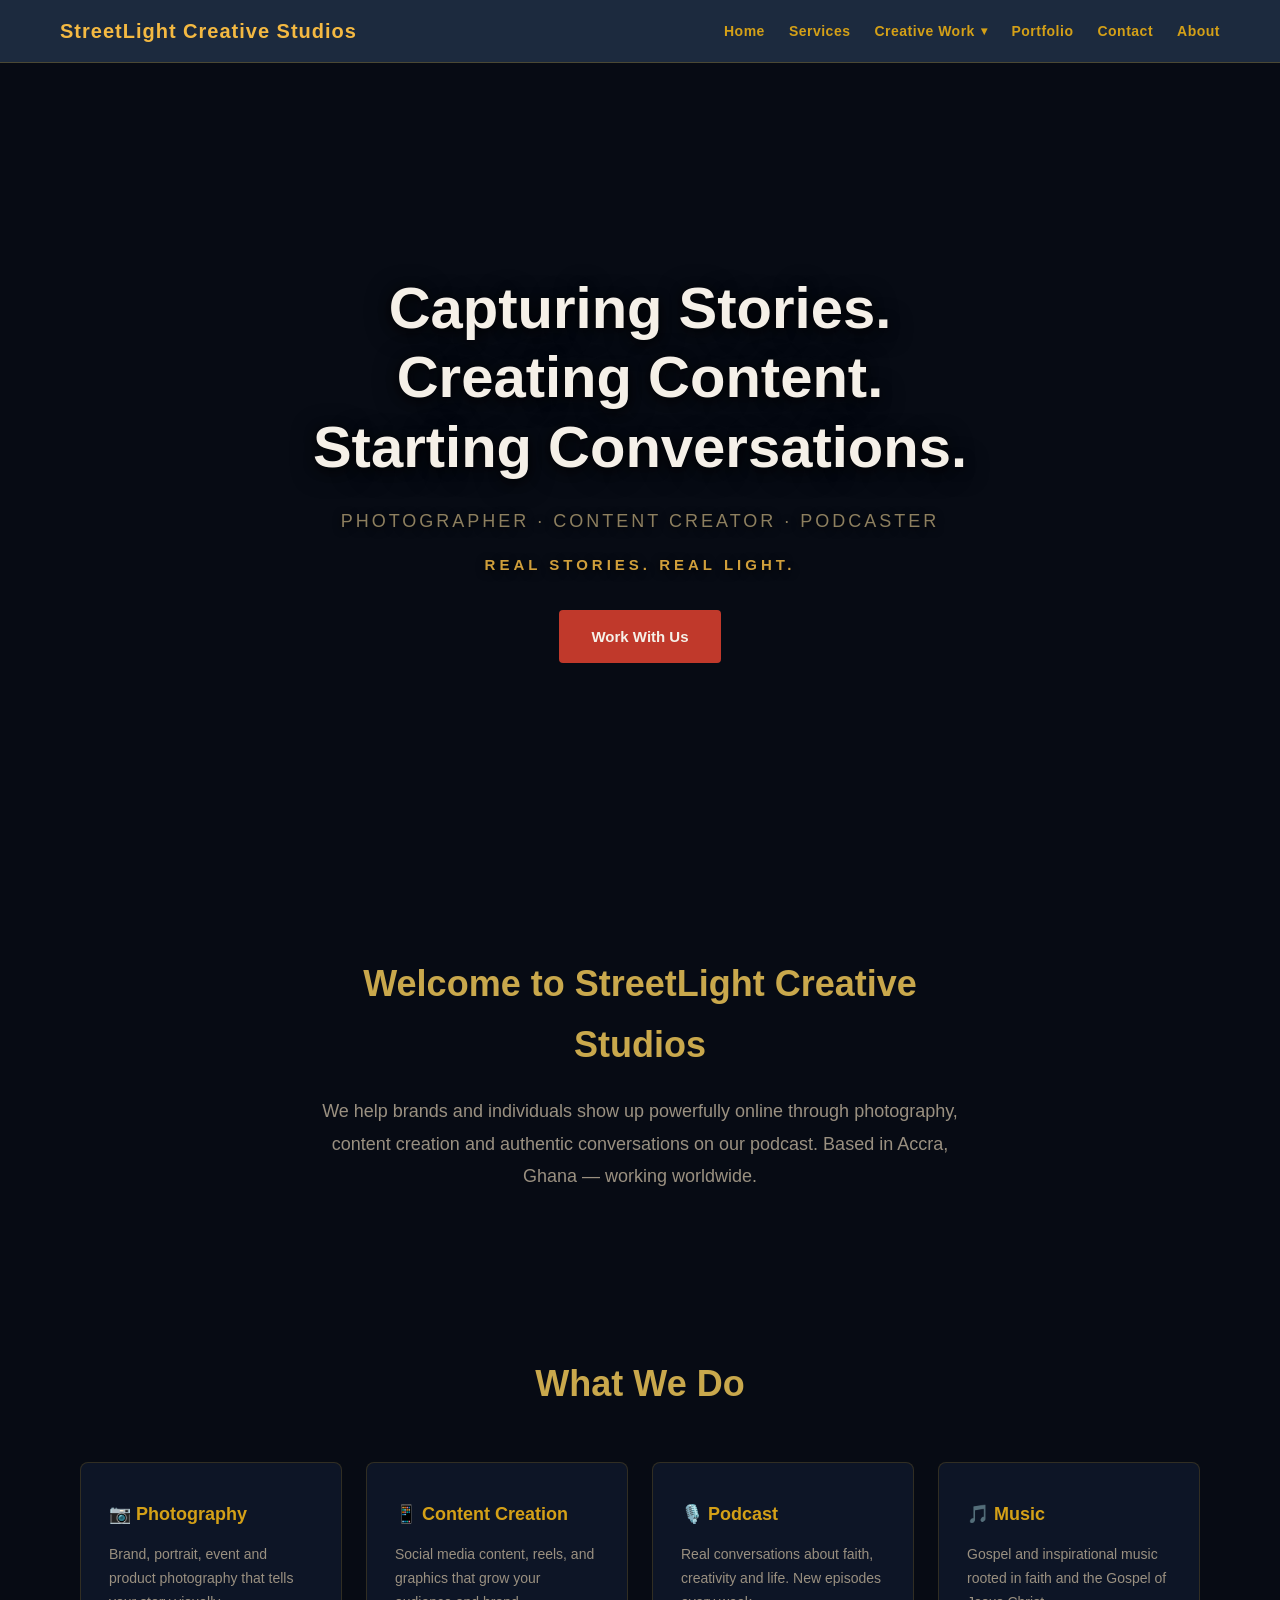
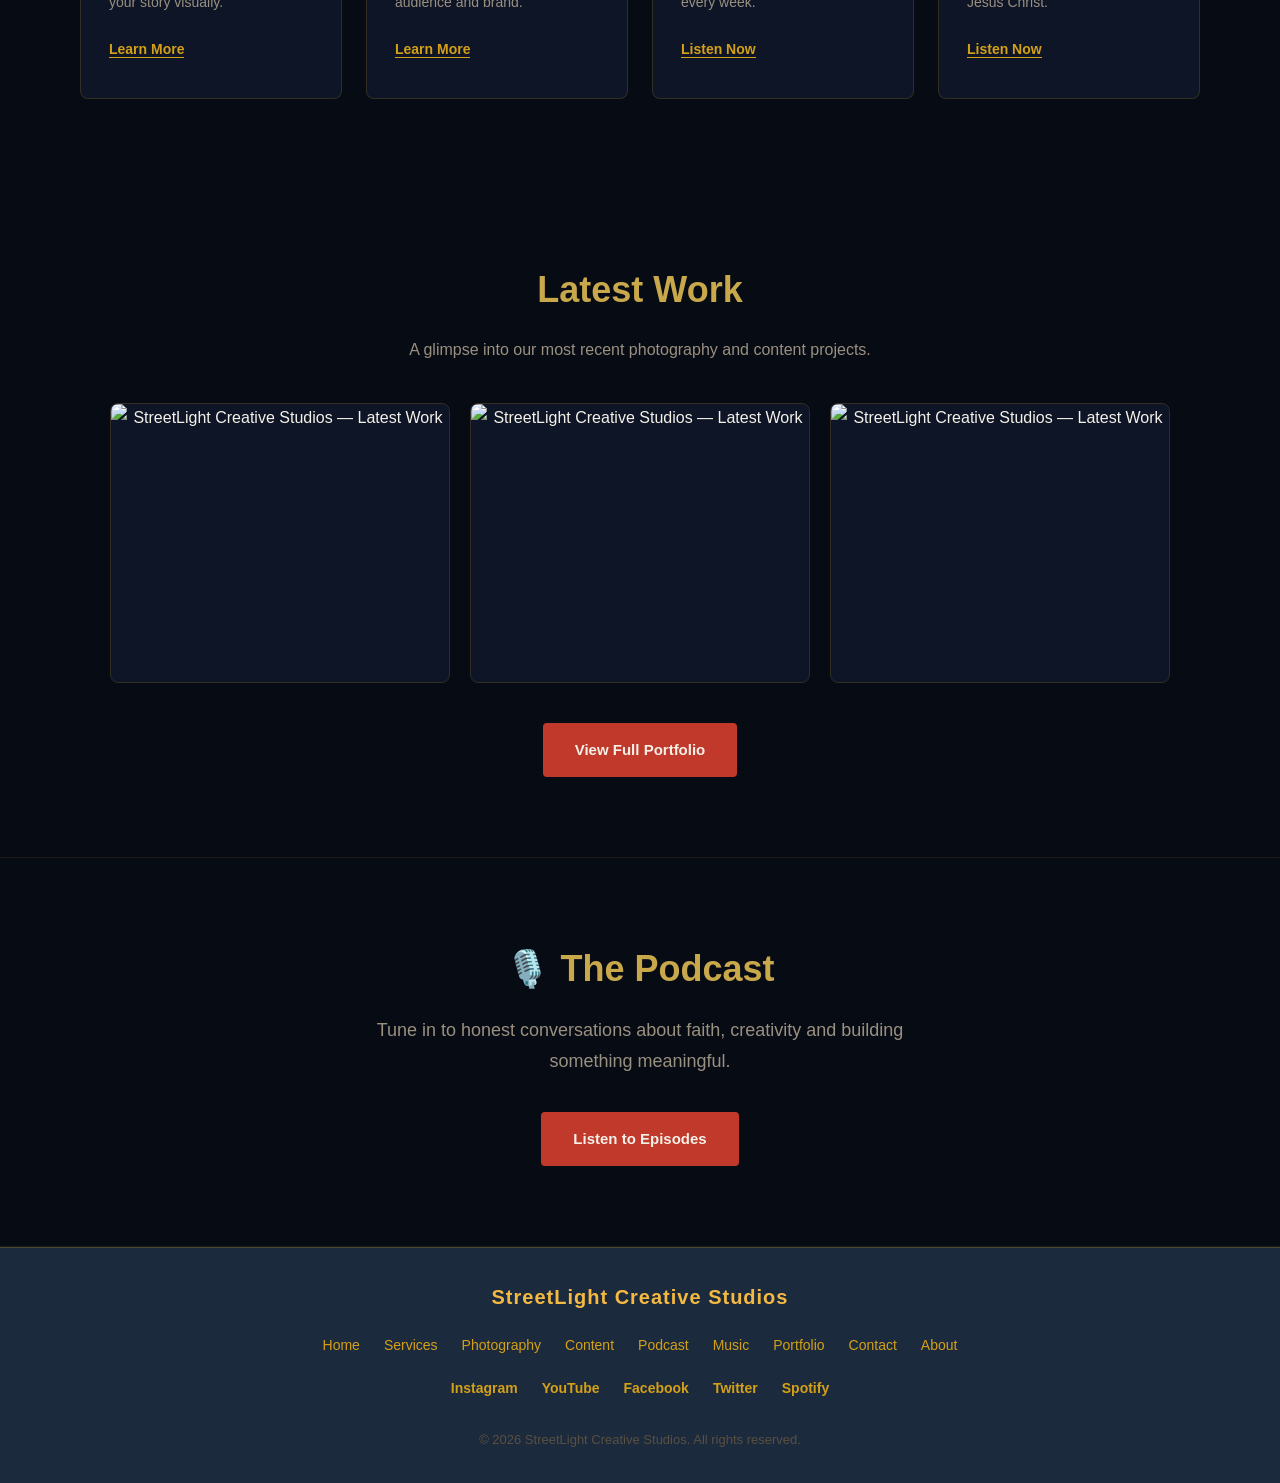
==== commit 1ce5d808: "Change the "i" in the StreetLight logo text to glow-i." ====
--- a/index.html
+++ b/index.html
@@ -36,7 +36,7 @@
     <!-- NAVBAR -->
     <nav class="navbar">
       <div class="nav-logo">
-  <a href="index.html">StreetLight Creative Studios</a>
+  <a href="index.html">StreetL<span class="glow-i">i</span>ght Creative Studios</a>
       </div>
       <ul class="nav-links">
         <li><a href="index.html">Home</a></li>
@@ -133,7 +133,7 @@
     <!-- FOOTER -->
     <footer class="footer">
       <div class="footer-logo">
-  StreetLight Creative Studios
+  StreetL<span class="glow-i">i</span>ght Creative Studios
      </div>
       <div class="footer-links">
         <a href="index.html">Home</a>
